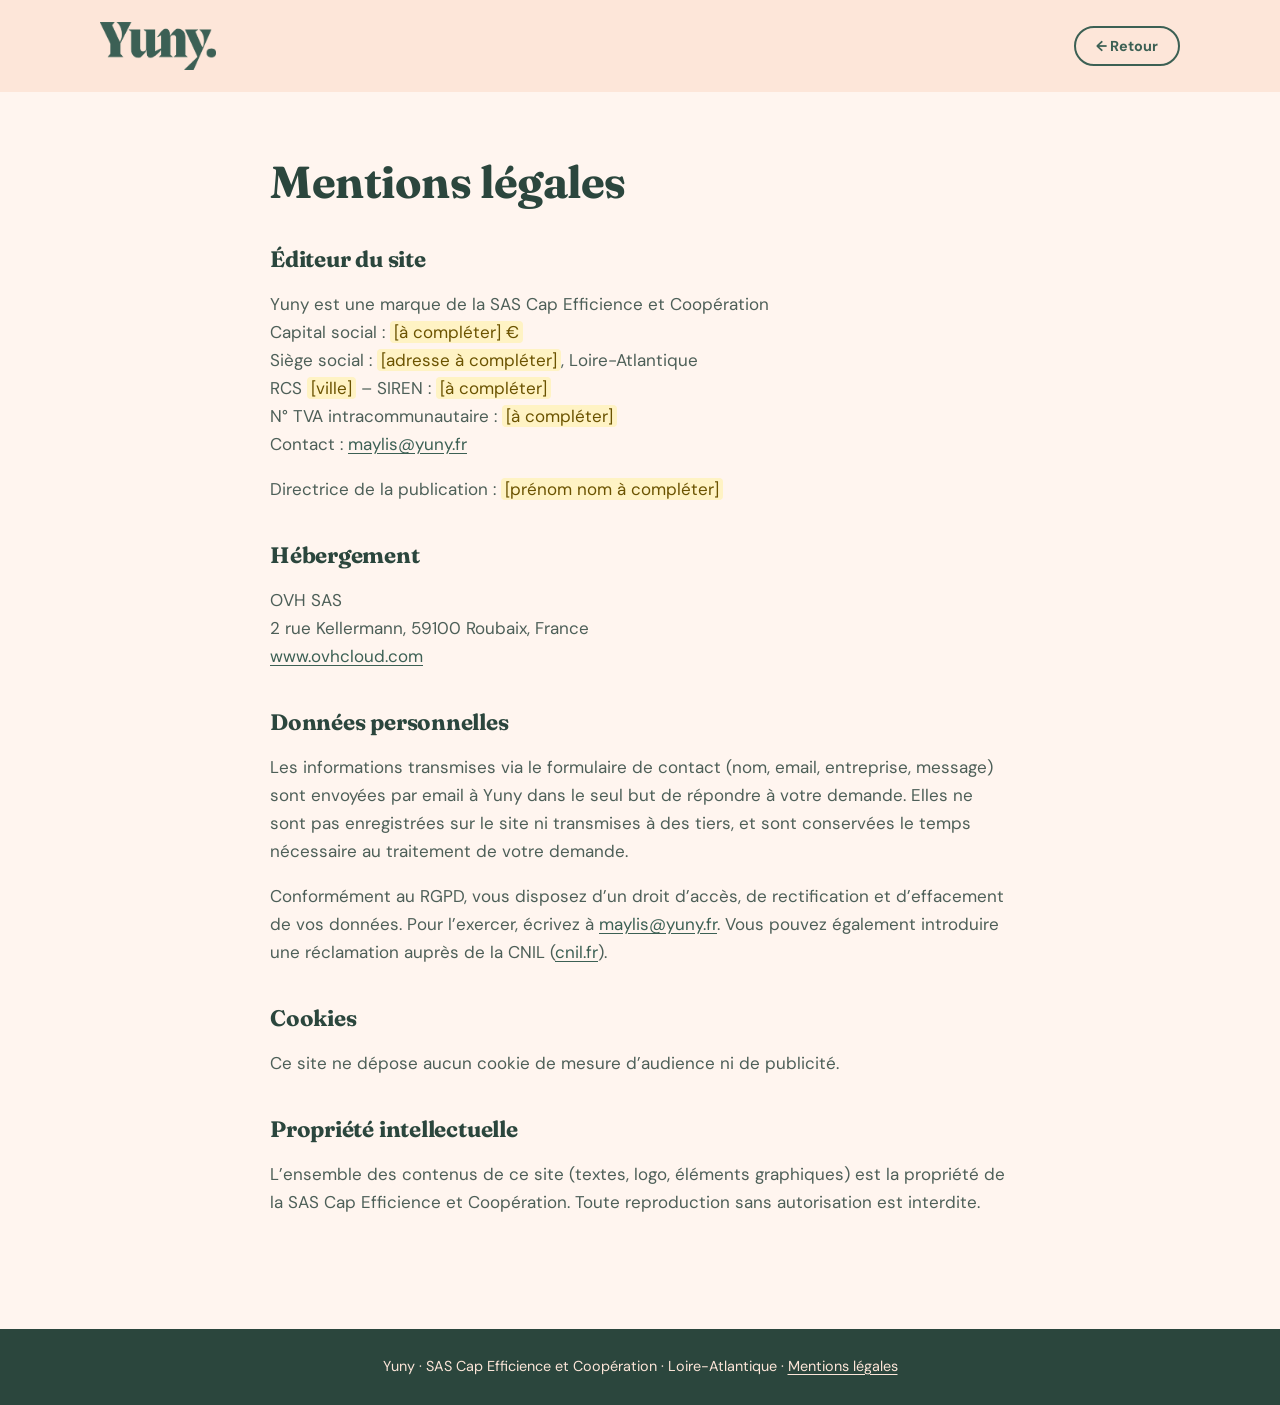
==== mentions-legales.html @ f50bc77d "Landing page temporaire Yuny - index.html : bandeau, hero, offres, expérience, pourquoi Yuny, contac" ====
<!doctype html>
<html lang="fr">
<head>
  <meta charset="utf-8">
  <meta name="viewport" content="width=device-width, initial-scale=1">
  <title>Mentions légales · Yuny</title>
  <meta name="robots" content="noindex">
  <meta name="theme-color" content="#3c6054">
  <link rel="icon" href="assets/favicon.svg" type="image/svg+xml">
  <link rel="preconnect" href="https://fonts.googleapis.com">
  <link rel="preconnect" href="https://fonts.gstatic.com" crossorigin>
  <link href="https://fonts.googleapis.com/css2?family=DM+Sans:opsz,wght@9..40,400;9..40,500;9..40,700&family=Fraunces:opsz,wght@9..144,500;9..144,700&display=swap" rel="stylesheet">
  <link rel="stylesheet" href="assets/style.css">
</head>
<body>
  <header class="header">
    <div class="wrap header__inner">
      <a href="./" class="header__logo" aria-label="Yuny, accueil">
        <img src="assets/logo-yuny.png" alt="Yuny" width="1181" height="484">
      </a>
      <a class="btn btn--ghost btn--sm" href="./">← Retour</a>
    </div>
  </header>

  <main class="legal">
    <div class="wrap">
      <h1>Mentions légales</h1>

      <h2>Éditeur du site</h2>
      <p>
        Yuny est une marque de la SAS Cap Efficience et Coopération<br>
        Capital social&nbsp;: <span class="todo">[à compléter] €</span><br>
        Siège social&nbsp;: <span class="todo">[adresse à compléter]</span>, Loire-Atlantique<br>
        RCS <span class="todo">[ville]</span>&nbsp;– SIREN&nbsp;: <span class="todo">[à compléter]</span><br>
        N° TVA intracommunautaire&nbsp;: <span class="todo">[à compléter]</span><br>
        Contact&nbsp;: <a href="mailto:maylis@yuny.fr">maylis@yuny.fr</a>
      </p>
      <p>Directrice de la publication&nbsp;: <span class="todo">[prénom nom à compléter]</span></p>

      <h2>Hébergement</h2>
      <p>
        OVH SAS<br>
        2 rue Kellermann, 59100 Roubaix, France<br>
        <a href="https://www.ovhcloud.com" rel="noopener">www.ovhcloud.com</a>
      </p>

      <h2 id="donnees">Données personnelles</h2>
      <p>Les informations transmises via le formulaire de contact (nom, email, entreprise, message) sont envoyées par email à Yuny dans le seul but de répondre à votre demande. Elles ne sont pas enregistrées sur le site ni transmises à des tiers, et sont conservées le temps nécessaire au traitement de votre demande.</p>
      <p>Conformément au RGPD, vous disposez d’un droit d’accès, de rectification et d’effacement de vos données. Pour l’exercer, écrivez à <a href="mailto:maylis@yuny.fr">maylis@yuny.fr</a>. Vous pouvez également introduire une réclamation auprès de la CNIL (<a href="https://www.cnil.fr" rel="noopener">cnil.fr</a>).</p>

      <h2>Cookies</h2>
      <p>Ce site ne dépose aucun cookie de mesure d’audience ni de publicité.</p>

      <h2>Propriété intellectuelle</h2>
      <p>L’ensemble des contenus de ce site (textes, logo, éléments graphiques) est la propriété de la SAS Cap Efficience et Coopération. Toute reproduction sans autorisation est interdite.</p>
    </div>
  </main>

  <footer class="footer">
    <div class="wrap footer__inner">
      <p>Yuny · SAS Cap Efficience et Coopération · Loire-Atlantique · <a href="mentions-legales.html">Mentions légales</a></p>
    </div>
  </footer>
</body>
</html>
---- assets/style.css ----
/* Yuny — landing page temporaire */
:root {
  --rose: #bf7585;
  --rose-dark: #9c5466;      /* rose foncé : texte lisible sur fond clair */
  --green: #3c6054;
  --green-dark: #2b463d;
  --sage: #8dbdb0;
  --peach: #fde6d9;
  --peach-soft: #fff5ef;
  --ink: #1f2f29;
  --muted: #4d5f58;
  --white: #ffffff;

  --serif: "Fraunces", Georgia, "Times New Roman", serif;
  --sans: "DM Sans", system-ui, -apple-system, "Segoe UI", Roboto, sans-serif;

  --radius: 20px;
  --wrap: 1120px;
  --shadow: 0 10px 30px -12px rgba(43, 70, 61, .25);
}

*, *::before, *::after { box-sizing: border-box; }
html { scroll-behavior: smooth; -webkit-text-size-adjust: 100%; }
@media (prefers-reduced-motion: reduce) { html { scroll-behavior: auto; } * { transition: none !important; animation: none !important; } }

body {
  margin: 0;
  font-family: var(--sans);
  font-size: 1.0625rem;
  line-height: 1.65;
  color: var(--ink);
  background: var(--peach-soft);
  -webkit-font-smoothing: antialiased;
}
img { max-width: 100%; height: auto; display: block; }
a { color: var(--green); text-underline-offset: 3px; }
a:hover { color: var(--rose-dark); }
:focus-visible { outline: 3px solid var(--rose); outline-offset: 3px; border-radius: 4px; }

h1, h2, h3 { font-family: var(--serif); font-weight: 700; line-height: 1.15; color: var(--green-dark); margin: 0; letter-spacing: -0.01em; }

.wrap { width: 100%; max-width: var(--wrap); margin: 0 auto; padding: 0 20px; }

.skip { position: absolute; left: -9999px; top: 0; background: var(--green); color: var(--white); padding: 10px 16px; z-index: 100; }
.skip:focus { left: 12px; top: 12px; }

/* Bandeau */
.ribbon {
  background: var(--green);
  color: var(--peach);
  text-align: center;
  font-size: .875rem;
  font-weight: 500;
  letter-spacing: .04em;
  padding: 9px 16px;
  display: flex; align-items: center; justify-content: center; gap: 10px;
}
.ribbon__dot { width: 8px; height: 8px; border-radius: 50%; background: var(--rose); box-shadow: 0 0 0 0 rgba(191,117,133,.7); animation: pulse 2s infinite; }
@keyframes pulse { 70% { box-shadow: 0 0 0 8px rgba(191,117,133,0); } 100% { box-shadow: 0 0 0 0 rgba(191,117,133,0); } }

/* Header */
.header { background: var(--peach); }
.header__inner { display: flex; align-items: center; justify-content: space-between; gap: 16px; padding-top: 22px; padding-bottom: 22px; }
.header__logo img { width: 116px; }

/* Boutons */
.btn {
  display: inline-flex; align-items: center; gap: .55em;
  background: var(--green); color: var(--white);
  font: 700 1rem/1 var(--sans);
  padding: 17px 28px; border-radius: 999px; border: 2px solid var(--green);
  text-decoration: none; cursor: pointer;
  box-shadow: var(--shadow);
  transition: transform .2s ease, background .2s ease, box-shadow .2s ease;
}
.btn:hover { background: var(--green-dark); border-color: var(--green-dark); color: var(--white); transform: translateY(-2px); }
.btn span { transition: transform .2s ease; }
.btn:hover span { transform: translateX(4px); }
.btn--ghost { background: transparent; color: var(--green); box-shadow: none; }
.btn--ghost:hover { background: var(--green); color: var(--white); }
.btn--sm { padding: 11px 20px; font-size: .9rem; }
.btn[disabled] { opacity: .6; cursor: wait; transform: none; }

/* Hero */
.hero { position: relative; overflow: hidden; background: var(--peach); padding: 56px 0 104px; }
.hero__inner { position: relative; z-index: 1; max-width: 860px; margin-left: max(0px, calc((100% - var(--wrap)) / 2)); }
.eyebrow { font-family: var(--sans); font-size: .82rem; font-weight: 700; letter-spacing: .14em; text-transform: uppercase; color: var(--rose-dark); margin: 0 0 18px; }
.hero h1 { font-size: clamp(2.2rem, 5.4vw, 4rem); font-weight: 700; }
.hero h1 em { font-style: italic; font-weight: 500; color: var(--rose-dark); }
.lead { font-size: clamp(1.05rem, 1.6vw, 1.2rem); color: var(--muted); max-width: 680px; margin: 26px 0 0; }
.hero__cta { margin-top: 36px; }

.hero__shapes { position: absolute; inset: 0; pointer-events: none; }
.shape { position: absolute; border-radius: 50%; }
.shape--rose { width: 340px; height: 340px; background: var(--rose); opacity: .9; right: -90px; top: 40px; }
.shape--sage { width: 220px; height: 220px; background: var(--sage); right: 170px; bottom: -70px; }
.shape--ring { width: 120px; height: 120px; border: 14px solid var(--green); right: 60px; bottom: 90px; opacity: .9; }

/* Sections */
.section { padding: 96px 0; }
.section__title { font-size: clamp(1.8rem, 3.6vw, 2.6rem); margin-bottom: 44px; max-width: 760px; }
.section--green { background: var(--green); color: var(--peach); }
.section--green .section__title { color: var(--peach); }
.section--peach { background: var(--peach); }

/* Cartes */
.cards { display: grid; grid-template-columns: repeat(3, 1fr); gap: 24px; }
.card {
  position: relative; background: var(--white); border-radius: var(--radius);
  padding: 34px 30px 32px; box-shadow: var(--shadow);
  border-top: 6px solid var(--sage);
  transition: transform .25s ease;
}
.card:hover { transform: translateY(-4px); }
.card--accent { border-top-color: var(--rose); }
.card__num { font-family: var(--serif); font-size: 2.6rem; font-weight: 500; color: var(--sage); line-height: 1; display: block; margin-bottom: 18px; }
.card--accent .card__num { color: var(--rose); }
.card h3 { font-size: 1.4rem; margin-bottom: 10px; }
.card__tag { font-size: .9rem; font-weight: 700; color: var(--rose-dark); margin: 0 0 14px; }
.card p:last-child { margin: 0; color: var(--muted); }

/* Stats */
.stats { list-style: none; margin: 0; padding: 0; display: grid; grid-template-columns: repeat(3, 1fr); gap: 40px; }
.stat { border-top: 1px solid rgba(253, 230, 217, .35); padding-top: 26px; }
.stat__big { display: block; font-family: var(--serif); font-size: clamp(3rem, 6vw, 4.4rem); font-weight: 700; line-height: 1; color: var(--sage); margin-bottom: 14px; }
.stat__big sup { font-size: .5em; color: var(--rose); vertical-align: super; }
.stat__txt { font-size: 1.05rem; }

/* Pourquoi */
.why { background: var(--peach-soft); text-align: center; }
.why__inner { max-width: 880px; }
.eyebrow--center { text-align: center; }
.why__quote { font-family: var(--serif); font-size: clamp(1.7rem, 3.8vw, 2.8rem); line-height: 1.25; color: var(--green-dark); margin: 0; position: relative; padding-top: 40px; }
.why__quote::before { content: "“"; position: absolute; top: -30px; left: 50%; transform: translateX(-50%); font-size: 6rem; color: var(--rose); line-height: 1; }

/* Contact */
.contact { display: grid; grid-template-columns: 1fr 1.15fr; gap: 56px; align-items: start; }
.contact__intro .section__title { margin-bottom: 0; }
.form { background: var(--white); border-radius: var(--radius); padding: 34px; box-shadow: var(--shadow); }
.form__row { display: grid; grid-template-columns: 1fr 1fr; gap: 18px; }
.field { margin-bottom: 18px; }
.field label { display: block; font-weight: 500; font-size: .95rem; margin-bottom: 6px; color: var(--green-dark); }
.field label span[aria-hidden] { color: var(--rose-dark); }
.opt { font-weight: 400; color: var(--muted); font-size: .85rem; }
.field input, .field textarea {
  width: 100%; font: inherit; color: var(--ink);
  background: var(--peach-soft); border: 1.5px solid #e6d6cc; border-radius: 12px;
  padding: 12px 14px; transition: border-color .2s, background .2s;
}
.field textarea { resize: vertical; min-height: 130px; }
.field input:focus, .field textarea:focus { outline: none; border-color: var(--green); background: var(--white); box-shadow: 0 0 0 3px rgba(141, 189, 176, .45); }
.field.is-invalid input, .field.is-invalid textarea { border-color: var(--rose-dark); }
.hp { position: absolute; left: -10000px; width: 1px; height: 1px; overflow: hidden; }
.form__legal { font-size: .82rem; color: var(--muted); margin: 0 0 20px; }
.form__status { margin: 16px 0 0; font-weight: 500; min-height: 1.5em; }
.form__status.ok { color: var(--green); }
.form__status.err { color: var(--rose-dark); }

/* Footer */
.footer { background: var(--green-dark); color: var(--peach); font-size: .9rem; }
.footer__inner { padding-top: 26px; padding-bottom: 26px; text-align: center; }
.footer p { margin: 0; }
.footer a { color: var(--peach); }
.footer a:hover { color: var(--sage); }

/* Page mentions légales */
.legal { padding: 64px 0 96px; }
.legal .wrap { max-width: 780px; }
.legal h1 { font-size: clamp(2rem, 4vw, 2.8rem); margin-bottom: 32px; }
.legal h2 { font-size: 1.4rem; margin: 40px 0 12px; }
.legal p, .legal li { color: var(--muted); }
.todo { background: #fff3c4; color: #6b5300; padding: 0 4px; border-radius: 4px; }

/* Responsive */
@media (max-width: 1180px) {
  .shape--rose { width: 240px; height: 240px; right: -120px; top: -50px; opacity: .55; }
  .shape--sage { width: 160px; height: 160px; right: -40px; bottom: -70px; }
  .shape--ring { width: 90px; height: 90px; border-width: 10px; right: 110px; bottom: -30px; opacity: .5; }
}
@media (max-width: 900px) {
  .cards, .stats { grid-template-columns: 1fr; }
  .stats { gap: 28px; }
  .contact { grid-template-columns: 1fr; gap: 32px; }
  .shape--ring { display: none; }
}
@media (max-width: 560px) {
  .section { padding: 68px 0; }
  .hero { padding: 36px 0 76px; }
  .header__logo img { width: 92px; }
  .header .btn--sm { padding: 9px 14px; font-size: .82rem; }
  .form { padding: 24px 20px; }
  .form__row { grid-template-columns: 1fr; gap: 0; }
  .btn { width: 100%; justify-content: center; }
  .header .btn { width: auto; }
}
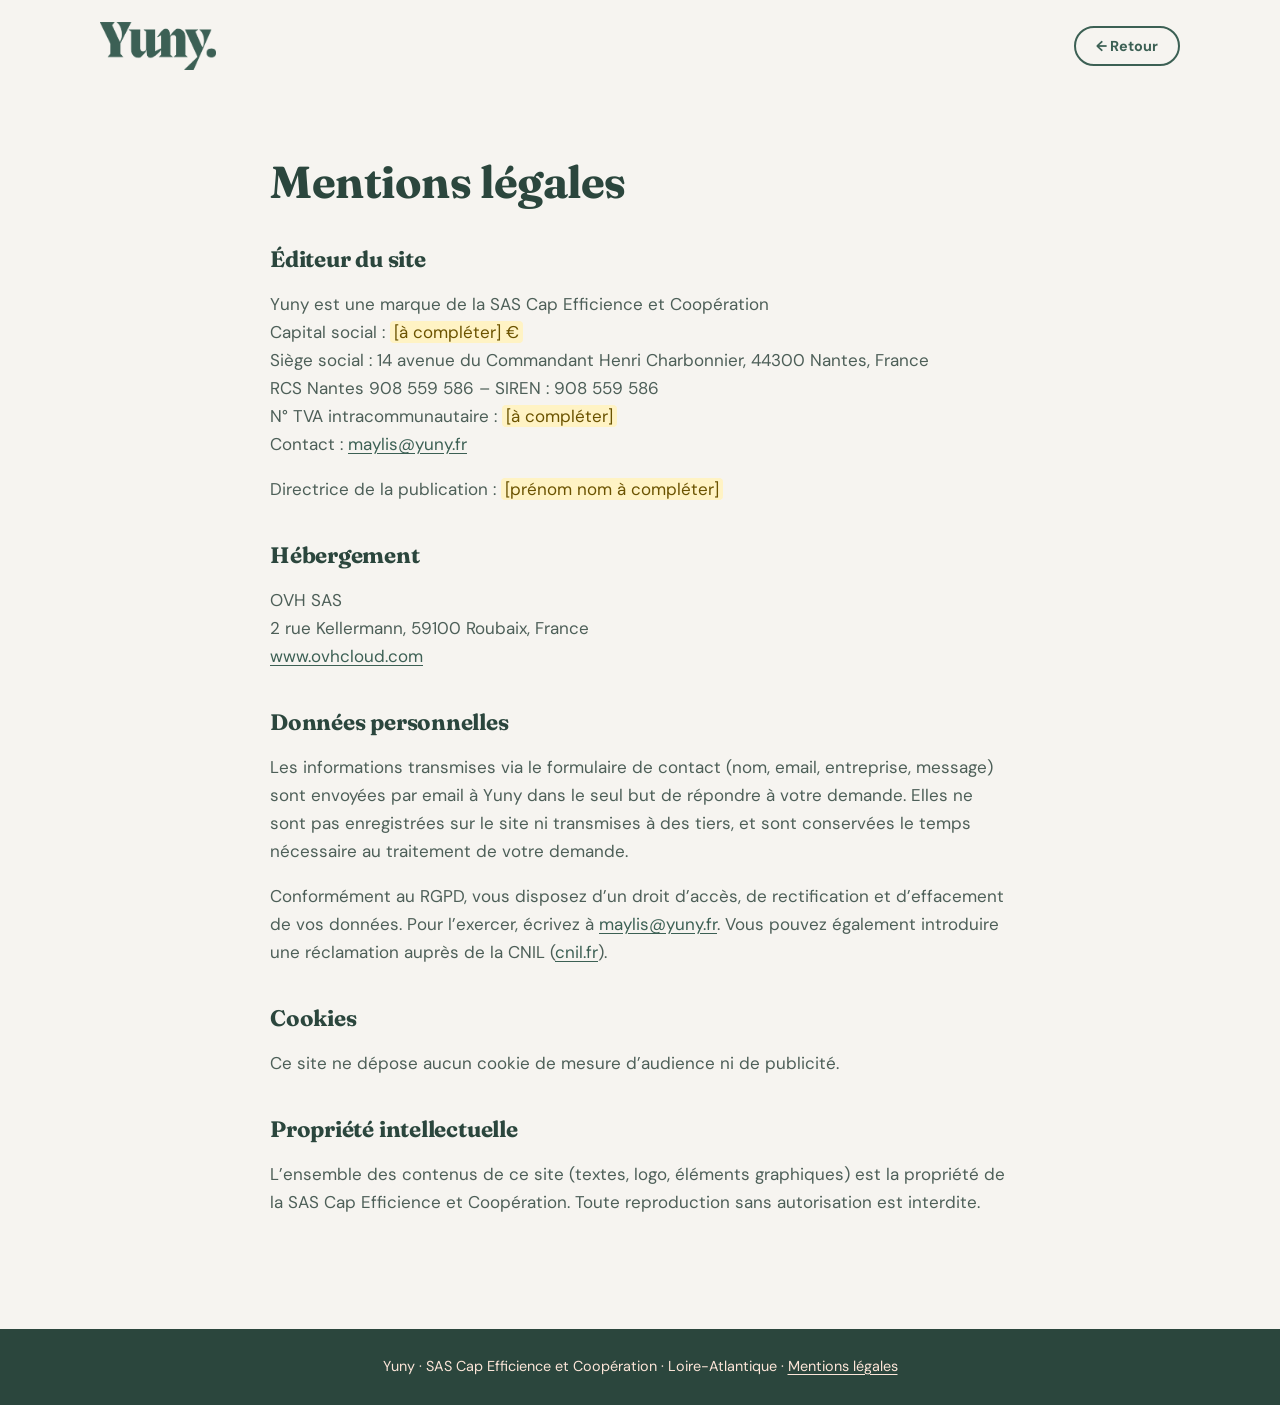
==== commit 03d2bf05: "Design plus sobre (rose en accent) et siège/RCS dans les mentions légales Co-Authored-By: Claude Opu" ====
--- a/mentions-legales.html
+++ b/mentions-legales.html
@@ -30,8 +30,8 @@
       <p>
         Yuny est une marque de la SAS Cap Efficience et Coopération<br>
         Capital social&nbsp;: <span class="todo">[à compléter] €</span><br>
-        Siège social&nbsp;: <span class="todo">[adresse à compléter]</span>, Loire-Atlantique<br>
-        RCS <span class="todo">[ville]</span>&nbsp;– SIREN&nbsp;: <span class="todo">[à compléter]</span><br>
+        Siège social&nbsp;: 14 avenue du Commandant Henri Charbonnier, 44300 Nantes, France<br>
+        RCS Nantes 908&nbsp;559&nbsp;586&nbsp;– SIREN&nbsp;: 908&nbsp;559&nbsp;586<br>
         N° TVA intracommunautaire&nbsp;: <span class="todo">[à compléter]</span><br>
         Contact&nbsp;: <a href="mailto:maylis@yuny.fr">maylis@yuny.fr</a>
       </p>
--- a/assets/style.css
+++ b/assets/style.css
@@ -7,6 +7,8 @@
   --sage: #8dbdb0;
   --peach: #fde6d9;
   --peach-soft: #fff5ef;
+  --neutral: #f6f4f0;
+  --sage-dark: #4a7a6d;     /* vert sauge foncé : texte lisible sur fond clair */
   --ink: #1f2f29;
   --muted: #4d5f58;
   --white: #ffffff;
@@ -29,13 +31,13 @@
   font-size: 1.0625rem;
   line-height: 1.65;
   color: var(--ink);
-  background: var(--peach-soft);
+  background: var(--neutral);
   -webkit-font-smoothing: antialiased;
 }
 img { max-width: 100%; height: auto; display: block; }
 a { color: var(--green); text-underline-offset: 3px; }
-a:hover { color: var(--rose-dark); }
-:focus-visible { outline: 3px solid var(--rose); outline-offset: 3px; border-radius: 4px; }
+a:hover { color: var(--green-dark); }
+:focus-visible { outline: 3px solid var(--sage); outline-offset: 3px; border-radius: 4px; }
 
 h1, h2, h3 { font-family: var(--serif); font-weight: 700; line-height: 1.15; color: var(--green-dark); margin: 0; letter-spacing: -0.01em; }
 
@@ -59,7 +61,7 @@
 @keyframes pulse { 70% { box-shadow: 0 0 0 8px rgba(191,117,133,0); } 100% { box-shadow: 0 0 0 0 rgba(191,117,133,0); } }
 
 /* Header */
-.header { background: var(--peach); }
+.header { background: var(--neutral); }
 .header__inner { display: flex; align-items: center; justify-content: space-between; gap: 16px; padding-top: 22px; padding-bottom: 22px; }
 .header__logo img { width: 116px; }
 
@@ -82,19 +84,19 @@
 .btn[disabled] { opacity: .6; cursor: wait; transform: none; }
 
 /* Hero */
-.hero { position: relative; overflow: hidden; background: var(--peach); padding: 56px 0 104px; }
+.hero { position: relative; overflow: hidden; background: var(--neutral); padding: 56px 0 104px; }
 .hero__inner { position: relative; z-index: 1; max-width: 860px; margin-left: max(0px, calc((100% - var(--wrap)) / 2)); }
-.eyebrow { font-family: var(--sans); font-size: .82rem; font-weight: 700; letter-spacing: .14em; text-transform: uppercase; color: var(--rose-dark); margin: 0 0 18px; }
+.eyebrow { font-family: var(--sans); font-size: .82rem; font-weight: 700; letter-spacing: .14em; text-transform: uppercase; color: var(--sage-dark); margin: 0 0 18px; }
 .hero h1 { font-size: clamp(2.2rem, 5.4vw, 4rem); font-weight: 700; }
-.hero h1 em { font-style: italic; font-weight: 500; color: var(--rose-dark); }
+.hero h1 em { font-style: italic; font-weight: 500; color: var(--sage-dark); }
 .lead { font-size: clamp(1.05rem, 1.6vw, 1.2rem); color: var(--muted); max-width: 680px; margin: 26px 0 0; }
 .hero__cta { margin-top: 36px; }
 
 .hero__shapes { position: absolute; inset: 0; pointer-events: none; }
 .shape { position: absolute; border-radius: 50%; }
-.shape--rose { width: 340px; height: 340px; background: var(--rose); opacity: .9; right: -90px; top: 40px; }
-.shape--sage { width: 220px; height: 220px; background: var(--sage); right: 170px; bottom: -70px; }
-.shape--ring { width: 120px; height: 120px; border: 14px solid var(--green); right: 60px; bottom: 90px; opacity: .9; }
+.shape--big { width: 360px; height: 360px; background: var(--sage); opacity: .55; right: -100px; top: 30px; }
+.shape--mid { width: 220px; height: 220px; background: var(--green); opacity: .9; right: 170px; bottom: -70px; }
+.shape--ring { width: 90px; height: 90px; border: 10px solid var(--rose); right: 70px; bottom: 110px; opacity: .8; }
 
 /* Sections */
 .section { padding: 96px 0; }
@@ -112,11 +114,11 @@
   transition: transform .25s ease;
 }
 .card:hover { transform: translateY(-4px); }
-.card--accent { border-top-color: var(--rose); }
+.card--accent { border-top-color: var(--green); }
 .card__num { font-family: var(--serif); font-size: 2.6rem; font-weight: 500; color: var(--sage); line-height: 1; display: block; margin-bottom: 18px; }
-.card--accent .card__num { color: var(--rose); }
+.card--accent .card__num { color: var(--green); }
 .card h3 { font-size: 1.4rem; margin-bottom: 10px; }
-.card__tag { font-size: .9rem; font-weight: 700; color: var(--rose-dark); margin: 0 0 14px; }
+.card__tag { font-size: .9rem; font-weight: 700; color: var(--sage-dark); margin: 0 0 14px; }
 .card p:last-child { margin: 0; color: var(--muted); }
 
 /* Stats */
@@ -127,11 +129,11 @@
 .stat__txt { font-size: 1.05rem; }
 
 /* Pourquoi */
-.why { background: var(--peach-soft); text-align: center; }
+.why { background: var(--white); text-align: center; }
 .why__inner { max-width: 880px; }
 .eyebrow--center { text-align: center; }
 .why__quote { font-family: var(--serif); font-size: clamp(1.7rem, 3.8vw, 2.8rem); line-height: 1.25; color: var(--green-dark); margin: 0; position: relative; padding-top: 40px; }
-.why__quote::before { content: "“"; position: absolute; top: -30px; left: 50%; transform: translateX(-50%); font-size: 6rem; color: var(--rose); line-height: 1; }
+.why__quote::before { content: "“"; position: absolute; top: -30px; left: 50%; transform: translateX(-50%); font-size: 6rem; color: var(--sage); line-height: 1; }
 
 /* Contact */
 .contact { display: grid; grid-template-columns: 1fr 1.15fr; gap: 56px; align-items: start; }
@@ -140,11 +142,11 @@
 .form__row { display: grid; grid-template-columns: 1fr 1fr; gap: 18px; }
 .field { margin-bottom: 18px; }
 .field label { display: block; font-weight: 500; font-size: .95rem; margin-bottom: 6px; color: var(--green-dark); }
-.field label span[aria-hidden] { color: var(--rose-dark); }
+.field label span[aria-hidden] { color: var(--sage-dark); }
 .opt { font-weight: 400; color: var(--muted); font-size: .85rem; }
 .field input, .field textarea {
   width: 100%; font: inherit; color: var(--ink);
-  background: var(--peach-soft); border: 1.5px solid #e6d6cc; border-radius: 12px;
+  background: var(--neutral); border: 1.5px solid #dcd8d0; border-radius: 12px;
   padding: 12px 14px; transition: border-color .2s, background .2s;
 }
 .field textarea { resize: vertical; min-height: 130px; }
@@ -173,9 +175,9 @@
 
 /* Responsive */
 @media (max-width: 1180px) {
-  .shape--rose { width: 240px; height: 240px; right: -120px; top: -50px; opacity: .55; }
-  .shape--sage { width: 160px; height: 160px; right: -40px; bottom: -70px; }
-  .shape--ring { width: 90px; height: 90px; border-width: 10px; right: 110px; bottom: -30px; opacity: .5; }
+  .shape--big { width: 240px; height: 240px; right: -120px; top: -50px; opacity: .45; }
+  .shape--mid { width: 160px; height: 160px; right: -40px; bottom: -70px; }
+  .shape--ring { width: 70px; height: 70px; border-width: 8px; right: 110px; bottom: -20px; opacity: .6; }
 }
 @media (max-width: 900px) {
   .cards, .stats { grid-template-columns: 1fr; }
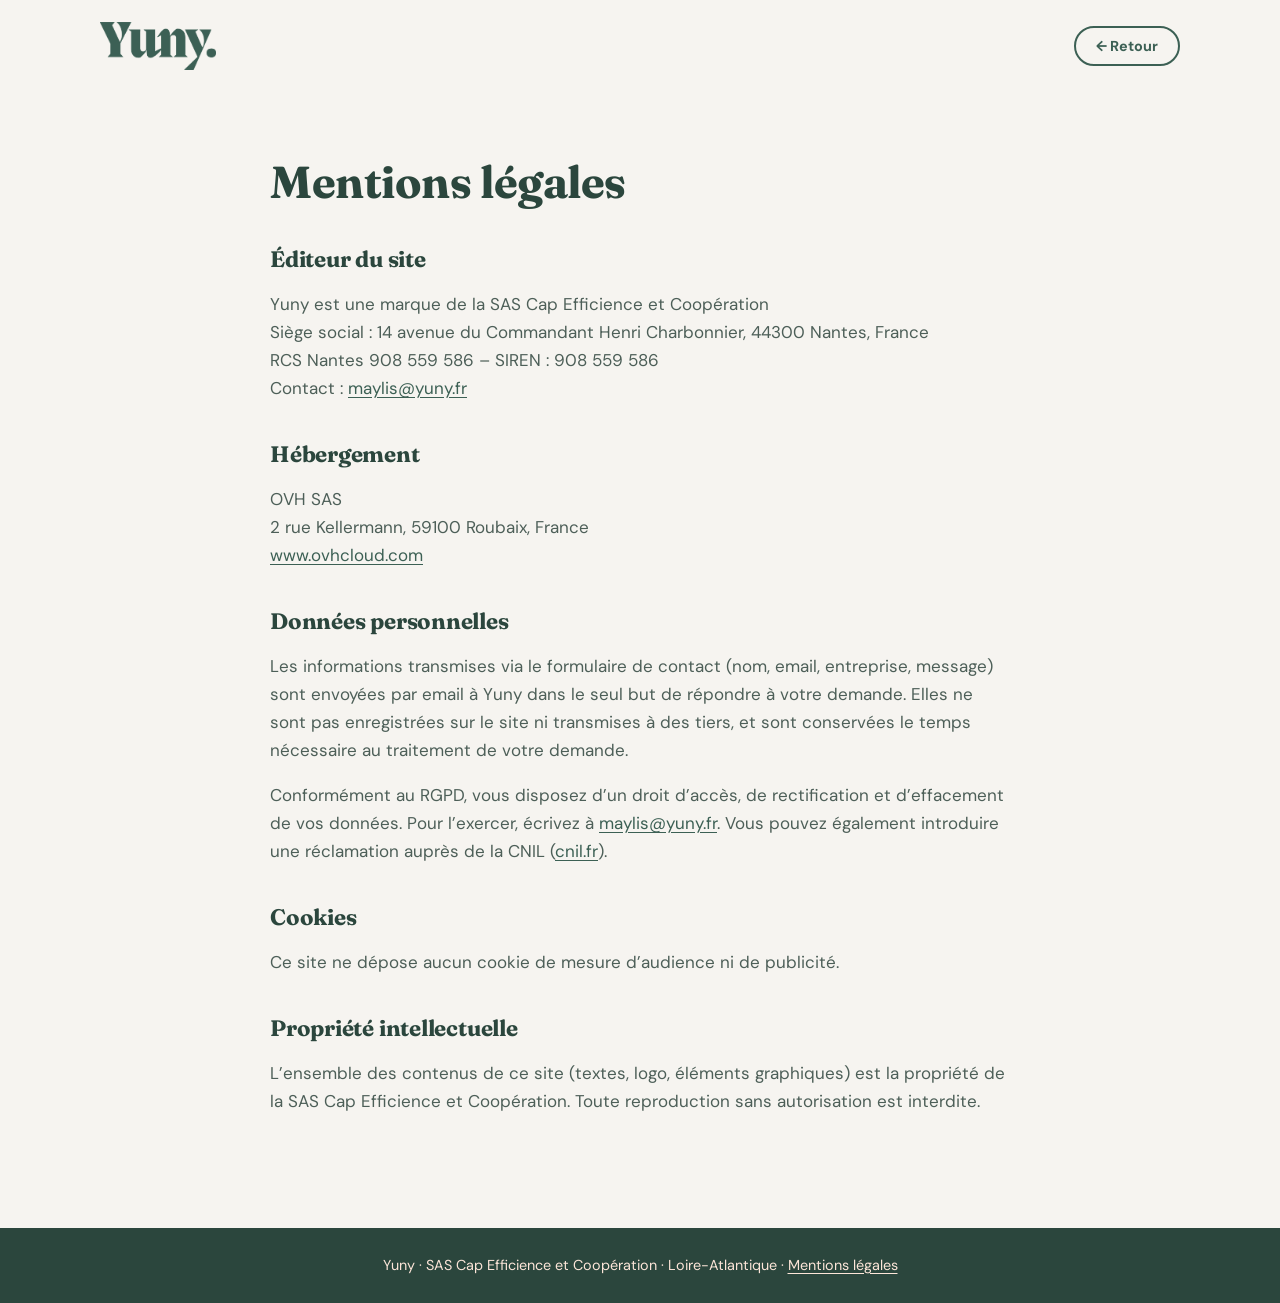
==== commit 6b8cce28: "Mentions légales allégées et versionnage du CSS/JS contre le cache Co-Authored-By: Claude Opus 5.5 <" ====
--- a/mentions-legales.html
+++ b/mentions-legales.html
@@ -10,7 +10,7 @@
   <link rel="preconnect" href="https://fonts.googleapis.com">
   <link rel="preconnect" href="https://fonts.gstatic.com" crossorigin>
   <link href="https://fonts.googleapis.com/css2?family=DM+Sans:opsz,wght@9..40,400;9..40,500;9..40,700&family=Fraunces:opsz,wght@9..144,500;9..144,700&display=swap" rel="stylesheet">
-  <link rel="stylesheet" href="assets/style.css">
+  <link rel="stylesheet" href="assets/style.css?v=4">
 </head>
 <body>
   <header class="header">
@@ -29,13 +29,10 @@
       <h2>Éditeur du site</h2>
       <p>
         Yuny est une marque de la SAS Cap Efficience et Coopération<br>
-        Capital social&nbsp;: <span class="todo">[à compléter] €</span><br>
         Siège social&nbsp;: 14 avenue du Commandant Henri Charbonnier, 44300 Nantes, France<br>
         RCS Nantes 908&nbsp;559&nbsp;586&nbsp;– SIREN&nbsp;: 908&nbsp;559&nbsp;586<br>
-        N° TVA intracommunautaire&nbsp;: <span class="todo">[à compléter]</span><br>
         Contact&nbsp;: <a href="mailto:maylis@yuny.fr">maylis@yuny.fr</a>
       </p>
-      <p>Directrice de la publication&nbsp;: <span class="todo">[prénom nom à compléter]</span></p>
 
       <h2>Hébergement</h2>
       <p>
--- a/assets/style.css
+++ b/assets/style.css
@@ -171,7 +171,6 @@
 .legal h1 { font-size: clamp(2rem, 4vw, 2.8rem); margin-bottom: 32px; }
 .legal h2 { font-size: 1.4rem; margin: 40px 0 12px; }
 .legal p, .legal li { color: var(--muted); }
-.todo { background: #fff3c4; color: #6b5300; padding: 0 4px; border-radius: 4px; }
 
 /* Responsive */
 @media (max-width: 1180px) {
